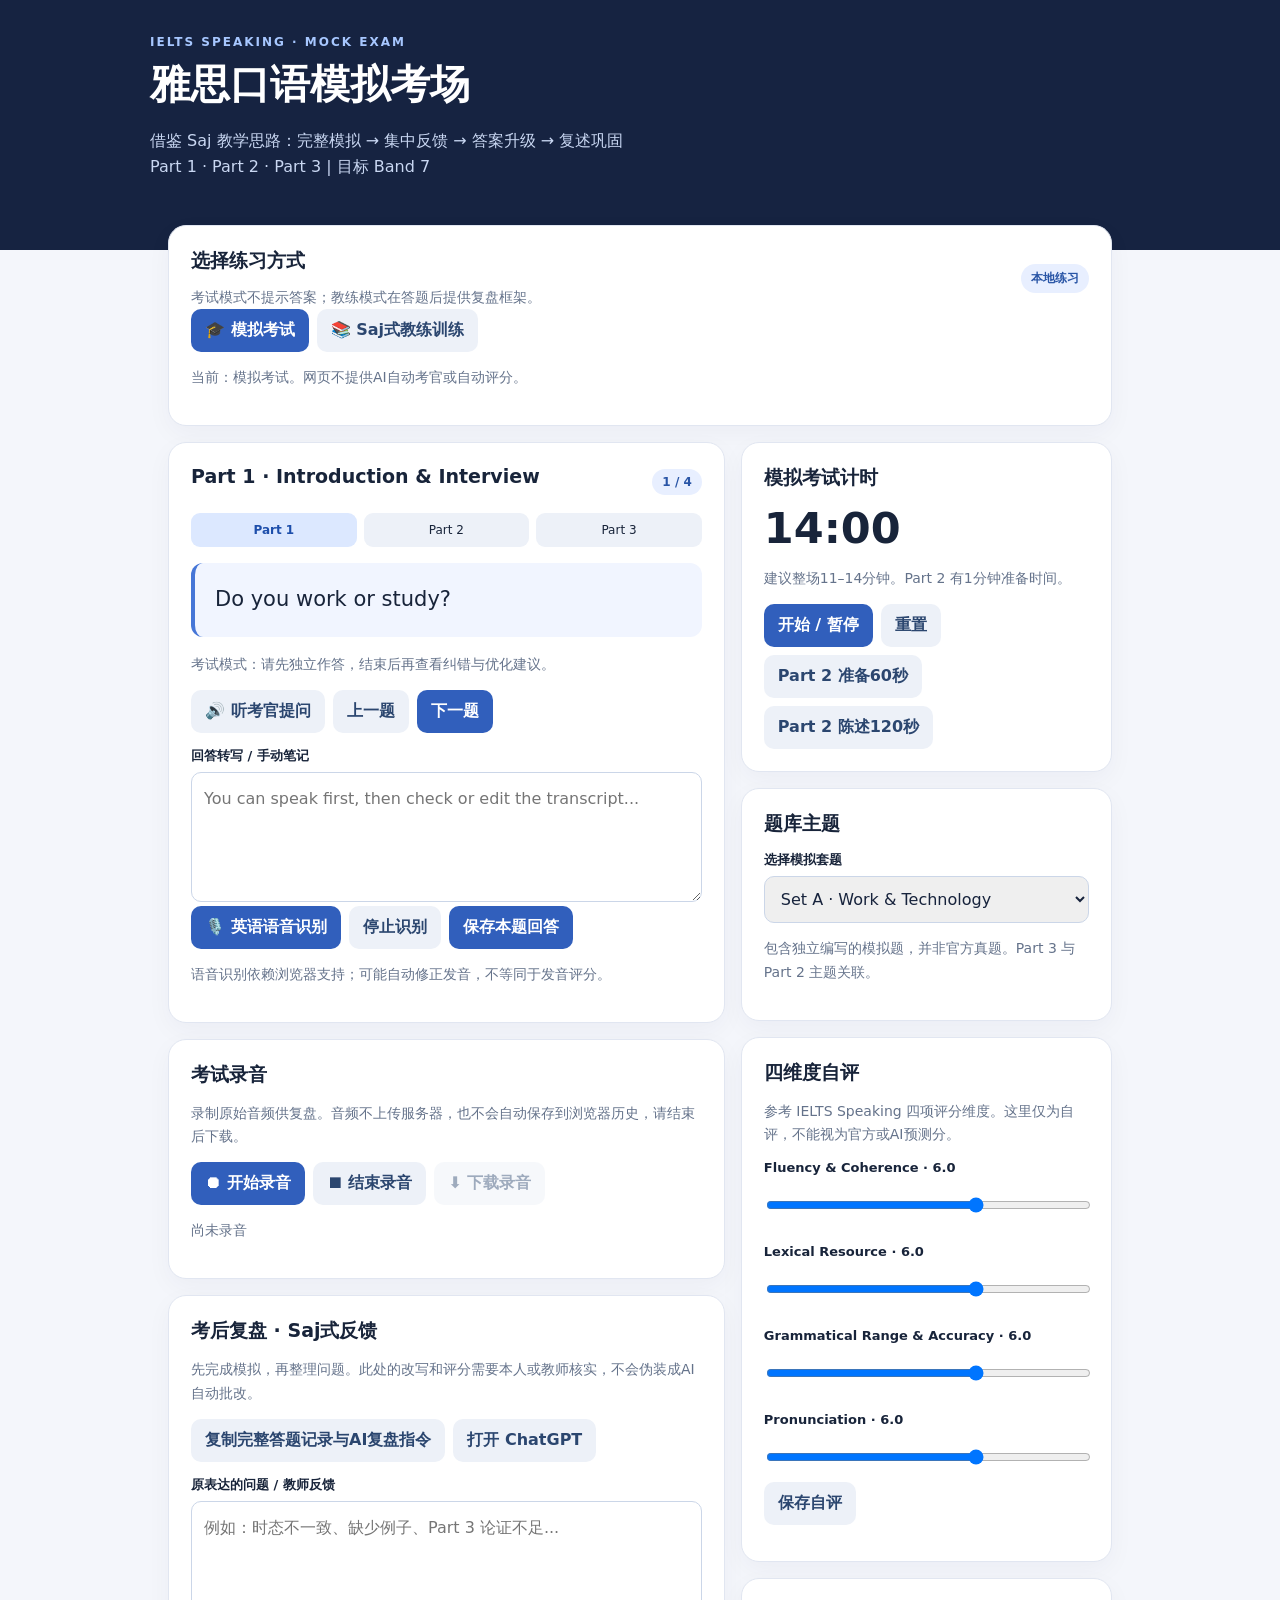
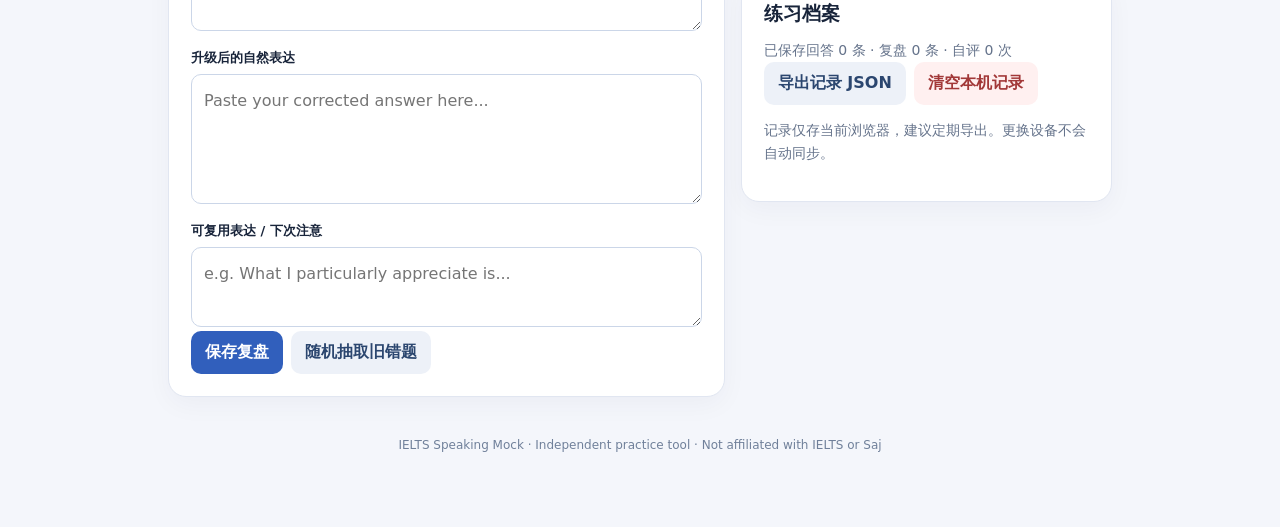
==== ielts-speaking-mock/index.html @ 85ccd402 "Add standalone IELTS speaking mock exam with Saj-inspired review" ====
<!doctype html><html lang="zh-CN"><head><meta charset="utf-8"><meta name="viewport" content="width=device-width,initial-scale=1"><title>IELTS Speaking Mock · Saj-style Practice</title><style>
:root{font-family:system-ui,-apple-system,Arial,sans-serif;color:#18243a;background:#f4f6fb}*{box-sizing:border-box}body{margin:0}header{background:#162341;color:white;padding:35px 20px 55px}header>div,main{max-width:980px;margin:auto}h1{font-size:clamp(28px,5vw,40px);margin:8px 0}header p{color:#c9d7f2;line-height:1.6}main{padding:0 18px 50px;margin-top:-25px}.card{background:white;border:1px solid #e1e6f1;border-radius:18px;padding:22px;margin-bottom:16px;box-shadow:0 8px 26px #1220400a}h2{font-size:19px;margin:0 0 12px}.muted{color:#65738b;font-size:14px;line-height:1.65}.grid{display:grid;grid-template-columns:1.5fr 1fr;gap:16px}.row{display:flex;align-items:center;justify-content:space-between;gap:10px}.tag{font-size:12px;background:#e8efff;color:#2955a6;padding:6px 10px;border-radius:30px;font-weight:700}.question{font-size:21px;line-height:1.6;background:#f1f5ff;border-left:4px solid #4676d7;border-radius:12px;padding:20px;margin:16px 0}.btns{display:flex;gap:8px;flex-wrap:wrap}button{background:#315fbc;color:white;border:0;border-radius:10px;padding:11px 14px;font:inherit;font-weight:650;cursor:pointer}button.alt{background:#edf1f8;color:#2b466f}button.warn{background:#fff0f0;color:#a23838}button:disabled{opacity:.45;cursor:not-allowed}textarea,select,input{width:100%;font:inherit;padding:12px;border:1px solid #cbd6e8;border-radius:10px;color:#17233c}textarea{min-height:130px;line-height:1.7;resize:vertical}label{display:block;font-weight:650;font-size:13px;margin:14px 0 7px}.clock{font-size:43px;font-weight:800;font-variant-numeric:tabular-nums}.stages{display:grid;grid-template-columns:repeat(3,1fr);gap:7px;margin:14px 0}.stage{background:#edf1f8;padding:10px;border-radius:9px;text-align:center;font-size:12px}.stage.on{background:#dce8ff;color:#1d4eab;font-weight:750}.cue{background:#f8f9fd;padding:16px;border-radius:12px;line-height:1.75}.cue ul{margin:8px 0;padding-left:20px}.mini{border:1px solid #e2e8f1;padding:12px;border-radius:10px;margin-top:9px}.mini small{display:block;color:#697a93}.footer{text-align:center;color:#70809a;font-size:12px;padding:25px}@media(max-width:740px){.grid{grid-template-columns:1fr}.card{padding:17px}.question{font-size:18px}}
</style></head><body><header><div><div style="color:#a7c7ff;font-size:12px;letter-spacing:2px;font-weight:800">IELTS SPEAKING · MOCK EXAM</div><h1>雅思口语模拟考场</h1><p>借鉴 Saj 教学思路：完整模拟 → 集中反馈 → 答案升级 → 复述巩固<br>Part 1 · Part 2 · Part 3 | 目标 Band 7</p></div></header><main><div class="card"><div class="row"><div><h2>选择练习方式</h2><div class="muted">考试模式不提示答案；教练模式在答题后提供复盘框架。</div></div><span class="tag">本地练习</span></div><div class="btns"><button id="examMode">🎓 模拟考试</button><button id="coachMode" class="alt">📚 Saj式教练训练</button></div><p class="muted" id="modeLabel">当前：模拟考试。网页不提供AI自动考官或自动评分。</p></div>
<div class="grid"><section><div class="card"><div class="row"><h2 id="partTitle">Part 1 · Introduction & Interview</h2><span class="tag" id="count">1 / 4</span></div><div class="stages"><div class="stage on" id="st1">Part 1</div><div class="stage" id="st2">Part 2</div><div class="stage" id="st3">Part 3</div></div><div class="question" id="question"></div><div id="cue" class="cue" hidden></div><p class="muted" id="tip">请用英语自然回答，避免背诵完整模板。</p><div class="btns"><button id="listen" class="alt">🔊 听考官提问</button><button id="prev" class="alt">上一题</button><button id="next">下一题</button></div><label for="answer">回答转写 / 手动笔记</label><textarea id="answer" placeholder="You can speak first, then check or edit the transcript..."></textarea><div class="btns"><button id="recognize">🎙️ 英语语音识别</button><button id="stopRecognize" class="alt">停止识别</button><button id="save">保存本题回答</button></div><p id="speechStatus" class="muted" aria-live="polite">语音识别依赖浏览器支持；可能自动修正发音，不等同于发音评分。</p></div>
<div class="card"><h2>考试录音</h2><p class="muted">录制原始音频供复盘。音频不上传服务器，也不会自动保存到浏览器历史，请结束后下载。</p><div class="btns"><button id="record">⏺ 开始录音</button><button id="stopRecord" class="alt">⏹ 结束录音</button><button id="download" class="alt" disabled>⬇ 下载录音</button></div><p id="recordStatus" class="muted" aria-live="polite">尚未录音</p></div>
<div class="card" id="feedback"><h2>考后复盘 · Saj式反馈</h2><p class="muted">先完成模拟，再整理问题。此处的改写和评分需要本人或教师核实，不会伪装成AI自动批改。</p><div class="btns"><button id="copyReview" class="alt">复制完整答题记录与AI复盘指令</button><button id="openChat" class="alt">打开 ChatGPT</button></div><label>原表达的问题 / 教师反馈</label><textarea id="problem" placeholder="例如：时态不一致、缺少例子、Part 3 论证不足..."></textarea><label>升级后的自然表达</label><textarea id="improved" placeholder="Paste your corrected answer here..."></textarea><label>可复用表达 / 下次注意</label><textarea id="takeaway" style="min-height:80px" placeholder="e.g. What I particularly appreciate is..."></textarea><div class="btns"><button id="saveReview">保存复盘</button><button id="randomReview" class="alt">随机抽取旧错题</button></div><div id="reviewDisplay" class="muted"></div></div></section>
<aside><div class="card"><h2>模拟考试计时</h2><div class="clock" id="clock">14:00</div><p id="clockHint" class="muted">建议整场11–14分钟。Part 2 有1分钟准备时间。</p><div class="btns"><button id="startClock">开始 / 暂停</button><button id="resetClock" class="alt">重置</button><button id="prep" class="alt">Part 2 准备60秒</button><button id="speakTimer" class="alt">Part 2 陈述120秒</button></div></div><div class="card"><h2>题库主题</h2><label for="set">选择模拟套题</label><select id="set"><option value="0">Set A · Work & Technology</option><option value="1">Set B · Travel & Culture</option><option value="2">Set C · Learning & Relationships</option></select><p class="muted">包含独立编写的模拟题，并非官方真题。Part 3 与 Part 2 主题关联。</p></div><div class="card"><h2>四维度自评</h2><p class="muted">参考 IELTS Speaking 四项评分维度。这里仅为自评，不能视为官方或AI预测分。</p><div id="scores"></div><button id="saveScore" class="alt">保存自评</button><p id="scoreStatus" class="muted"></p></div><div class="card"><h2>练习档案</h2><div id="stats" class="muted"></div><div class="btns"><button id="export" class="alt">导出记录 JSON</button><button id="clear" class="warn">清空本机记录</button></div><p class="muted">记录仅存当前浏览器，建议定期导出。更换设备不会自动同步。</p></div></aside></div><div class="footer">IELTS Speaking Mock · Independent practice tool · Not affiliated with IELTS or Saj</div></main>
<script>
const sets=[
{p1:['Do you work or study?','What do you enjoy most about your work or studies?','How often do you use technology in your daily life?','Do you prefer working alone or with other people?'],p2:{title:'Describe a useful piece of technology you have used.',bullets:['what it is','when you started using it','how it helps you','and explain why it is important to you']},p3:['How has technology changed the way people work?','Do you think artificial intelligence will replace some jobs?','What skills will be most valuable in the future?','Should schools teach students more about emerging technologies?']},
{p1:['Do you enjoy travelling?','What kind of places do you like visiting?','Do you prefer travelling with friends or alone?','Is there a place you would like to visit again?'],p2:{title:'Describe a memorable cultural event you attended.',bullets:['what the event was','where and when it took place','who you went with','and explain why you remember it']},p3:['Why are cultural events important to cities?','How can tourism benefit local communities?','Can tourism have negative effects on traditional culture?','What should governments do to protect cultural heritage?']},
{p1:['What is something you are learning at the moment?','Do you prefer learning from a teacher or by yourself?','How do you usually spend time with friends?','Is it easy for you to meet new people?'],p2:{title:'Describe a person who helped you learn something important.',bullets:['who this person is','what they helped you learn','how they supported you','and explain why their help mattered']},p3:['What qualities make someone a good teacher?','How has online learning changed education?','Why do some people find it difficult to express their feelings?','How can people build strong relationships over time?']}];
const $=id=>document.getElementById(id),read=k=>{try{return JSON.parse(localStorage.getItem('ieltsmock_'+k)||'[]')}catch{return []}},write=(k,v)=>localStorage.setItem('ieltsmock_'+k,JSON.stringify(v));
let part=1,idx=0,coach=false,remaining=840,timer=null,running=false,recognition=null,recorder=null,stream=null,chunks=[],audioUrl=null;
const currentSet=()=>sets[Number($('set').value)];
function key(){return $('set').value+'-'+part+'-'+idx}
function saveCurrent(){let text=$('answer').value.trim();if(!text)return;let a=read('answers'),k=key(),i=a.findIndex(x=>x.key===k);let x={key:k,set:$('set').value,part,index:idx,question:getQuestion(),answer:text,date:new Date().toLocaleString()};if(i>=0)a[i]=x;else a.push(x);write('answers',a);stats()}
function getQuestion(){let s=currentSet();return part===1?s.p1[idx]:part===2?s.p2.title:s.p3[idx]}
function render(){let s=currentSet();$('partTitle').textContent=part===1?'Part 1 · Introduction & Interview':part===2?'Part 2 · Individual Long Turn':'Part 3 · Two-way Discussion';$('count').textContent=part===2?'Cue Card':(idx+1)+' / '+(part===1?s.p1.length:s.p3.length);$('question').textContent=getQuestion();$('cue').hidden=part!==2;if(part===2)$('cue').innerHTML='<strong>You should say:</strong><ul>'+s.p2.bullets.map(x=>'<li>'+x+'</li>').join('')+'</ul>';for(let i=1;i<=3;i++)$('st'+i).classList.toggle('on',part===i);$('tip').textContent=coach?(part===1?'Saj式提示：直接回答＋补充一个具体细节；不必为了长度而堆砌。':part===2?'Saj式提示：准备1分钟，独立陈述1–2分钟，包含具体例子与感受。':'Saj式提示：观点→原因→例子→对比或结果；尝试自然扩展。'):'考试模式：请先独立作答，结束后再查看纠错与优化建议。';let saved=read('answers').find(x=>x.key===key());$('answer').value=saved?.answer||''}
function move(d){saveCurrent();if(d>0){if(part===1&&idx===currentSet().p1.length-1){part=2;idx=0}else if(part===2){part=3;idx=0}else if(part===3&&idx===currentSet().p3.length-1){alert('模拟题已完成。请保存录音并进行考后复盘。');return}else idx++}else{if(part===3&&idx===0){part=2;idx=0}else if(part===2){part=1;idx=currentSet().p1.length-1}else if(part===1&&idx===0)return;else idx--}render()}
$('next').onclick=()=>move(1);$('prev').onclick=()=>move(-1);$('set').onchange=()=>{part=1;idx=0;render()};
$('examMode').onclick=()=>{coach=false;$('modeLabel').textContent='当前：模拟考试。完整作答后再复盘。';render()};
$('coachMode').onclick=()=>{coach=true;$('modeLabel').textContent='当前：Saj式教练训练。提供结构提示，但不自动评分。';render()};
function say(t){if(!window.speechSynthesis)return alert('浏览器不支持语音朗读');speechSynthesis.cancel();let u=new SpeechSynthesisUtterance(t);u.lang='en-GB';u.rate=.95;speechSynthesis.speak(u)}
$('listen').onclick=()=>say(getQuestion());$('save').onclick=()=>{if(!$('answer').value.trim())return alert('请先输入或识别回答');saveCurrent();alert('回答已保存在当前浏览器')};
$('recognize').onclick=()=>{let SR=window.SpeechRecognition||window.webkitSpeechRecognition;if(!SR)return $('speechStatus').textContent='浏览器不支持语音识别。请使用最新版 Chrome/Edge 或手动输入。';if(recognition)recognition.stop();recognition=new SR();recognition.lang='en-GB';recognition.continuous=true;recognition.interimResults=true;let base=$('answer').value.trim();recognition.onresult=e=>{let f='',t='';for(let i=0;i<e.results.length;i++){if(e.results[i].isFinal)f+=e.results[i][0].transcript+' ';else t+=e.results[i][0].transcript}$('answer').value=(base?base+' ':'')+f+t};recognition.onerror=e=>$('speechStatus').textContent='识别错误：'+e.error;recognition.onend=()=>$('speechStatus').textContent='识别已停止。请核对转写文本。';try{recognition.start();$('speechStatus').textContent='正在识别英语…'}catch(e){$('speechStatus').textContent=e.message}};
$('stopRecognize').onclick=()=>recognition?.stop();
$('record').onclick=async()=>{if(!navigator.mediaDevices?.getUserMedia||!window.MediaRecorder)return $('recordStatus').textContent='当前浏览器不支持录音';try{stream=await navigator.mediaDevices.getUserMedia({audio:true});chunks=[];recorder=new MediaRecorder(stream);recorder.ondataavailable=e=>{if(e.data.size)chunks.push(e.data)};recorder.onstop=()=>{if(audioUrl)URL.revokeObjectURL(audioUrl);audioUrl=URL.createObjectURL(new Blob(chunks,{type:recorder.mimeType||'audio/webm'}));$('download').disabled=false;stream.getTracks().forEach(t=>t.stop());$('recordStatus').textContent='录音完成，请下载保存。'};recorder.start();$('download').disabled=true;$('recordStatus').textContent='录音中…'}catch(e){$('recordStatus').textContent='麦克风访问失败：'+e.message}};
$('stopRecord').onclick=()=>{if(recorder?.state==='recording')recorder.stop()};
$('download').onclick=()=>{if(!audioUrl)return;let a=document.createElement('a');a.href=audioUrl;a.download='ielts-speaking-mock-'+new Date().toISOString().slice(0,10)+'.webm';a.click()};
function clock(){let m=Math.floor(remaining/60),s=remaining%60;$('clock').textContent=String(m).padStart(2,'0')+':'+String(s).padStart(2,'0')}
function startTimer(n){clearInterval(timer);if(n!==undefined)remaining=n;running=true;$('startClock').textContent='暂停';clock();timer=setInterval(()=>{remaining=Math.max(0,remaining-1);clock();if(!remaining){clearInterval(timer);running=false;$('startClock').textContent='开始 / 继续';alert('时间到')}} ,1000)}
$('startClock').onclick=()=>{if(running){clearInterval(timer);running=false;$('startClock').textContent='开始 / 继续'}else startTimer()};
$('resetClock').onclick=()=>{clearInterval(timer);running=false;remaining=840;clock();$('startClock').textContent='开始 / 暂停'};
$('prep').onclick=()=>startTimer(60);$('speakTimer').onclick=()=>startTimer(120);
let dims=[['fluency','Fluency & Coherence'],['lexis','Lexical Resource'],['grammar','Grammatical Range & Accuracy'],['pronunciation','Pronunciation']];
dims.forEach(([id,label])=>{let wrap=document.createElement('div');let l=document.createElement('label');l.textContent=label+' · ';let v=document.createElement('span');v.id='v'+id;v.textContent='6.0';l.append(v);let inp=document.createElement('input');inp.type='range';inp.min=0;inp.max=9;inp.step=.5;inp.value=6;inp.id=id;inp.oninput=()=>v.textContent=Number(inp.value).toFixed(1);wrap.append(l,inp);$('scores').append(wrap)});
$('saveScore').onclick=()=>{let x={date:new Date().toLocaleString(),set:$('set').value};dims.forEach(([id])=>x[id]=Number($(id).value));let a=read('scores');a.push(x);write('scores',a);$('scoreStatus').textContent='已保存自评。四项平均：'+(dims.reduce((n,[id])=>n+Number($(id).value),0)/4).toFixed(2)+'（非官方预测）';stats()};
$('copyReview').onclick=async()=>{saveCurrent();let a=read('answers').filter(x=>x.set===$('set').value).sort((x,y)=>x.part-y.part||x.index-y.index);let text='请作为借鉴 Saj 教学思路的雅思口语教练，按 IELTS Speaking 四项官方维度进行定性诊断，不根据转写文本臆测发音或给出确定分数。逐题指出真实语法错误、搭配不自然、内容延展不足，提供符合 Band 7 目标的自然优化答案，保持我原本的意思，最后列出3个复述任务。\n\n'+a.map(x=>'Part '+x.part+' | '+x.question+'\nAnswer: '+x.answer).join('\n\n');try{await navigator.clipboard.writeText(text);alert('已复制答题记录与复盘指令')}catch{prompt('复制以下内容',text)}};
$('openChat').onclick=()=>window.open('https://chatgpt.com/','_blank','noopener');
$('saveReview').onclick=()=>{if(!$('problem').value.trim()&&!$('improved').value.trim())return alert('请先填写反馈或优化答案');let a=read('reviews');a.push({date:new Date().toLocaleString(),question:getQuestion(),original:$('answer').value,problem:$('problem').value,improved:$('improved').value,takeaway:$('takeaway').value});write('reviews',a);stats();alert('复盘已保存')};
$('randomReview').onclick=()=>{let a=read('reviews');if(!a.length)return $('reviewDisplay').textContent='尚无复盘记录';let x=a[Math.floor(Math.random()*a.length)];$('reviewDisplay').textContent='请重新回答：'+x.question+'。上次问题：'+x.problem+'。完成后再查看已保存的优化答案。'};
function stats(){$('stats').textContent='已保存回答 '+read('answers').length+' 条 · 复盘 '+read('reviews').length+' 条 · 自评 '+read('scores').length+' 次'}
$('export').onclick=()=>{saveCurrent();let o={exportedAt:new Date().toISOString(),answers:read('answers'),reviews:read('reviews'),scores:read('scores')};let u=URL.createObjectURL(new Blob([JSON.stringify(o,null,2)],{type:'application/json'}));let a=document.createElement('a');a.href=u;a.download='ielts-speaking-mock-records.json';a.click();setTimeout(()=>URL.revokeObjectURL(u),1000)};
$('clear').onclick=()=>{if(confirm('确定删除本机所有雅思口语模拟记录？无法恢复。')){['answers','reviews','scores'].forEach(k=>localStorage.removeItem('ieltsmock_'+k));render();stats()}};
render();clock();stats();
</script></body></html>
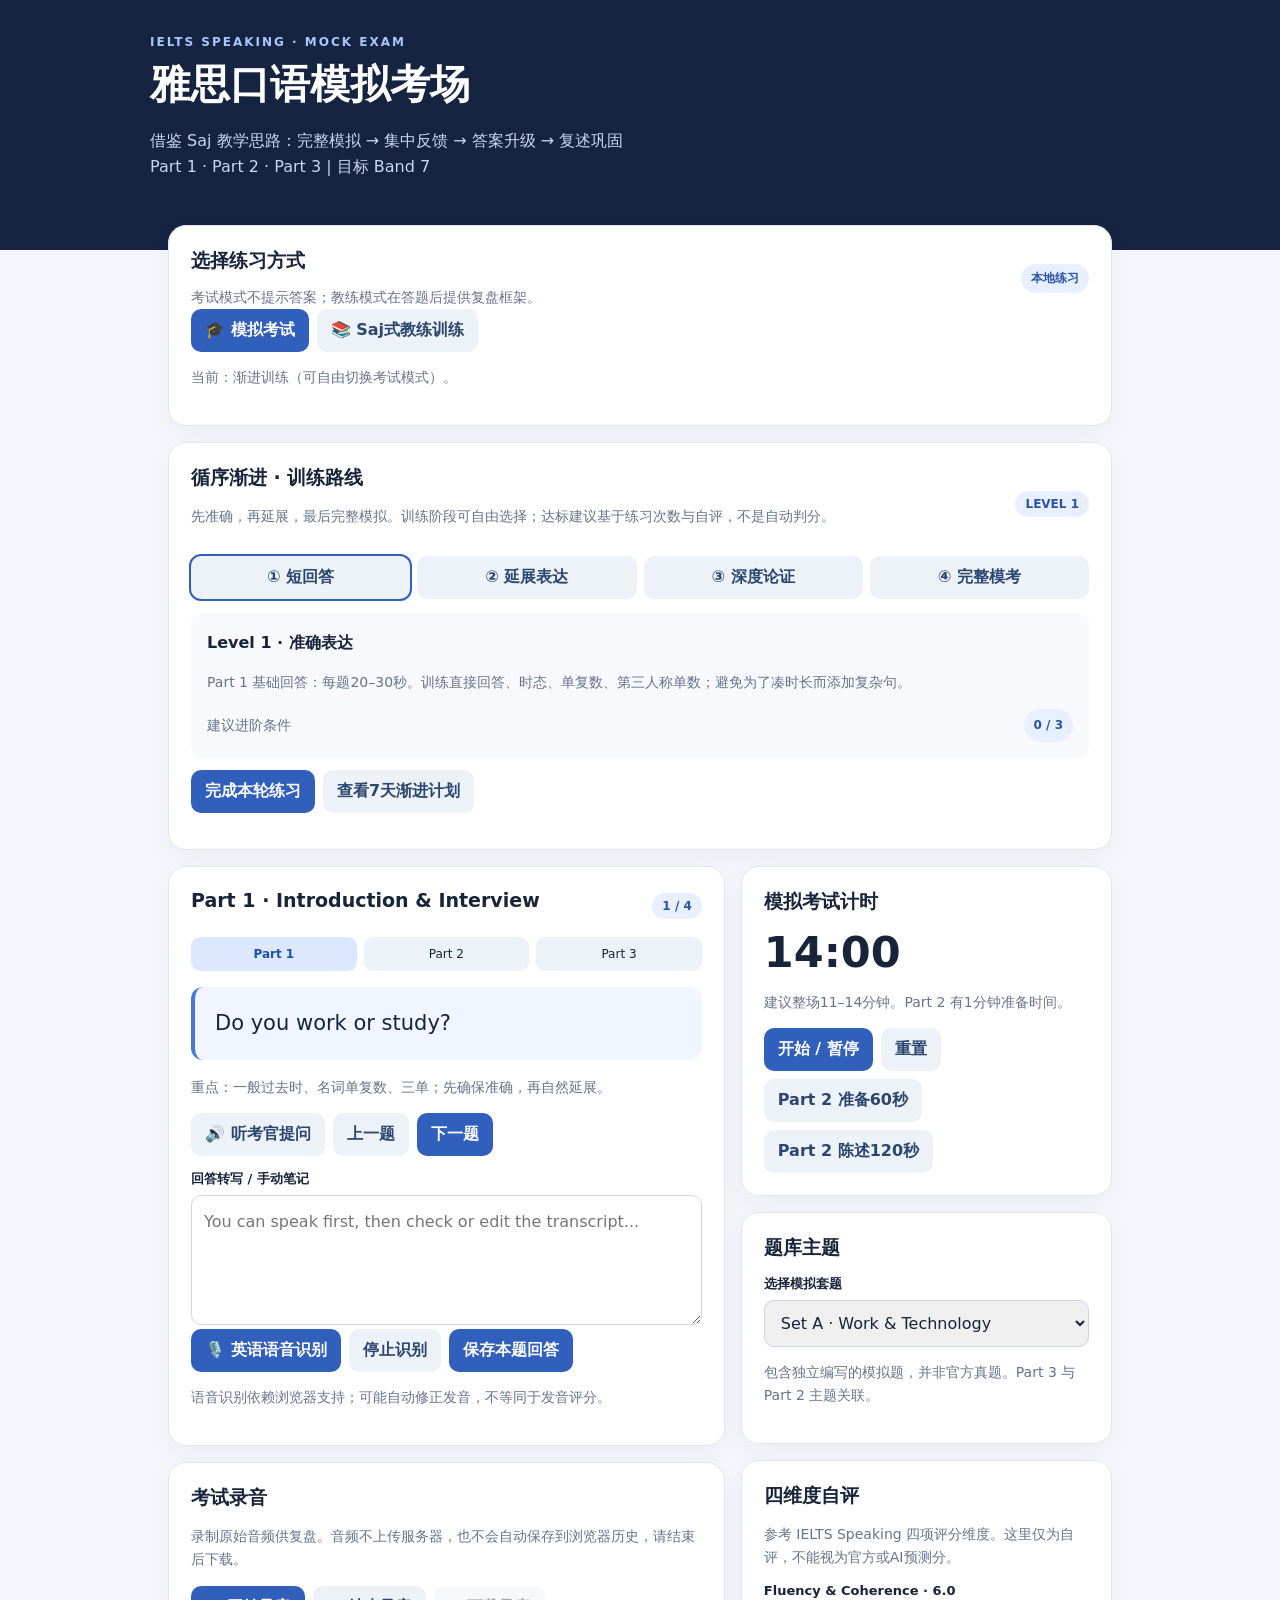
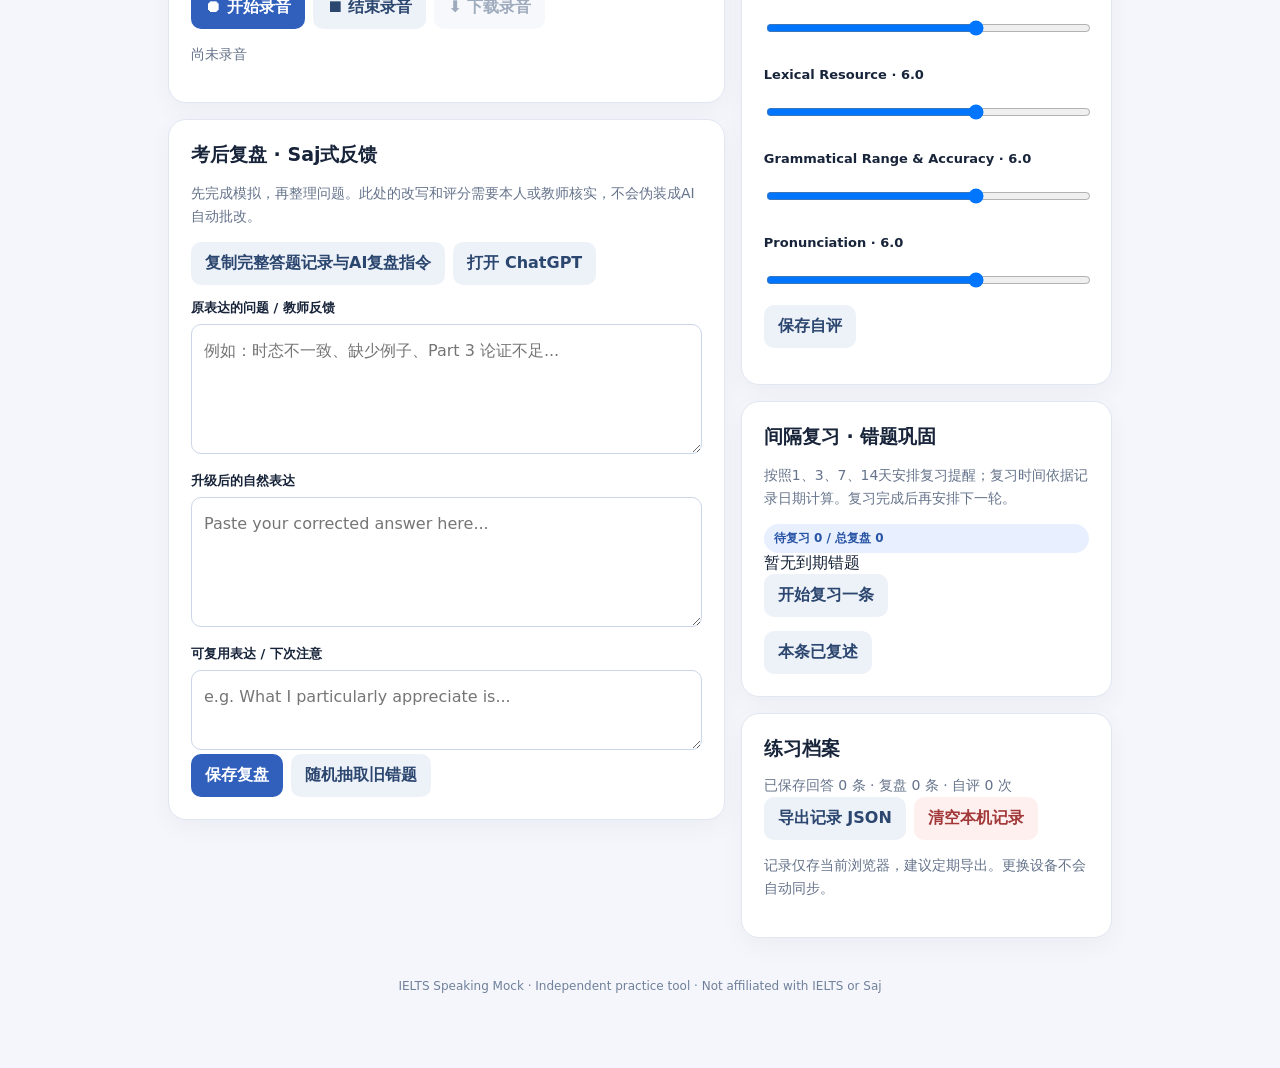
==== commit 1ad354dd: "Add progressive IELTS speaking curriculum and spaced review inspired by open source patterns" ====
--- a/ielts-speaking-mock/index.html
+++ b/ielts-speaking-mock/index.html
@@ -1,17 +1,17 @@
 <!doctype html><html lang="zh-CN"><head><meta charset="utf-8"><meta name="viewport" content="width=device-width,initial-scale=1"><title>IELTS Speaking Mock · Saj-style Practice</title><style>
 :root{font-family:system-ui,-apple-system,Arial,sans-serif;color:#18243a;background:#f4f6fb}*{box-sizing:border-box}body{margin:0}header{background:#162341;color:white;padding:35px 20px 55px}header>div,main{max-width:980px;margin:auto}h1{font-size:clamp(28px,5vw,40px);margin:8px 0}header p{color:#c9d7f2;line-height:1.6}main{padding:0 18px 50px;margin-top:-25px}.card{background:white;border:1px solid #e1e6f1;border-radius:18px;padding:22px;margin-bottom:16px;box-shadow:0 8px 26px #1220400a}h2{font-size:19px;margin:0 0 12px}.muted{color:#65738b;font-size:14px;line-height:1.65}.grid{display:grid;grid-template-columns:1.5fr 1fr;gap:16px}.row{display:flex;align-items:center;justify-content:space-between;gap:10px}.tag{font-size:12px;background:#e8efff;color:#2955a6;padding:6px 10px;border-radius:30px;font-weight:700}.question{font-size:21px;line-height:1.6;background:#f1f5ff;border-left:4px solid #4676d7;border-radius:12px;padding:20px;margin:16px 0}.btns{display:flex;gap:8px;flex-wrap:wrap}button{background:#315fbc;color:white;border:0;border-radius:10px;padding:11px 14px;font:inherit;font-weight:650;cursor:pointer}button.alt{background:#edf1f8;color:#2b466f}button.warn{background:#fff0f0;color:#a23838}button:disabled{opacity:.45;cursor:not-allowed}textarea,select,input{width:100%;font:inherit;padding:12px;border:1px solid #cbd6e8;border-radius:10px;color:#17233c}textarea{min-height:130px;line-height:1.7;resize:vertical}label{display:block;font-weight:650;font-size:13px;margin:14px 0 7px}.clock{font-size:43px;font-weight:800;font-variant-numeric:tabular-nums}.stages{display:grid;grid-template-columns:repeat(3,1fr);gap:7px;margin:14px 0}.stage{background:#edf1f8;padding:10px;border-radius:9px;text-align:center;font-size:12px}.stage.on{background:#dce8ff;color:#1d4eab;font-weight:750}.cue{background:#f8f9fd;padding:16px;border-radius:12px;line-height:1.75}.cue ul{margin:8px 0;padding-left:20px}.mini{border:1px solid #e2e8f1;padding:12px;border-radius:10px;margin-top:9px}.mini small{display:block;color:#697a93}.footer{text-align:center;color:#70809a;font-size:12px;padding:25px}@media(max-width:740px){.grid{grid-template-columns:1fr}.card{padding:17px}.question{font-size:18px}}
 </style></head><body><header><div><div style="color:#a7c7ff;font-size:12px;letter-spacing:2px;font-weight:800">IELTS SPEAKING · MOCK EXAM</div><h1>雅思口语模拟考场</h1><p>借鉴 Saj 教学思路：完整模拟 → 集中反馈 → 答案升级 → 复述巩固<br>Part 1 · Part 2 · Part 3 | 目标 Band 7</p></div></header><main><div class="card"><div class="row"><div><h2>选择练习方式</h2><div class="muted">考试模式不提示答案；教练模式在答题后提供复盘框架。</div></div><span class="tag">本地练习</span></div><div class="btns"><button id="examMode">🎓 模拟考试</button><button id="coachMode" class="alt">📚 Saj式教练训练</button></div><p class="muted" id="modeLabel">当前：模拟考试。网页不提供AI自动考官或自动评分。</p></div>
-<div class="grid"><section><div class="card"><div class="row"><h2 id="partTitle">Part 1 · Introduction & Interview</h2><span class="tag" id="count">1 / 4</span></div><div class="stages"><div class="stage on" id="st1">Part 1</div><div class="stage" id="st2">Part 2</div><div class="stage" id="st3">Part 3</div></div><div class="question" id="question"></div><div id="cue" class="cue" hidden></div><p class="muted" id="tip">请用英语自然回答，避免背诵完整模板。</p><div class="btns"><button id="listen" class="alt">🔊 听考官提问</button><button id="prev" class="alt">上一题</button><button id="next">下一题</button></div><label for="answer">回答转写 / 手动笔记</label><textarea id="answer" placeholder="You can speak first, then check or edit the transcript..."></textarea><div class="btns"><button id="recognize">🎙️ 英语语音识别</button><button id="stopRecognize" class="alt">停止识别</button><button id="save">保存本题回答</button></div><p id="speechStatus" class="muted" aria-live="polite">语音识别依赖浏览器支持；可能自动修正发音，不等同于发音评分。</p></div>
+<div class="card" id="ladder"><div class="row"><div><h2>循序渐进 · 训练路线</h2><p class="muted">先准确，再延展，最后完整模拟。训练阶段可自由选择；达标建议基于练习次数与自评，不是自动判分。</p></div><span class="tag" id="levelTag">LEVEL 1</span></div><div class="stages" style="grid-template-columns:repeat(4,1fr)"><button class="alt" id="lv1">① 短回答</button><button class="alt" id="lv2">② 延展表达</button><button class="alt" id="lv3">③ 深度论证</button><button class="alt" id="lv4">④ 完整模考</button></div><div class="cue"><strong id="levelTitle">Level 1 · 准确表达</strong><p id="levelDesc" class="muted"></p><div class="row"><span class="muted">建议进阶条件</span><span id="levelProgress" class="tag">0 / 3</span></div></div><div class="btns" style="margin-top:12px"><button id="markPractice">完成本轮练习</button><button id="weeklyPlan" class="alt">查看7天渐进计划</button></div><p id="plan" class="muted"></p></div><div class="grid"><section><div class="card"><div class="row"><h2 id="partTitle">Part 1 · Introduction & Interview</h2><span class="tag" id="count">1 / 4</span></div><div class="stages"><div class="stage on" id="st1">Part 1</div><div class="stage" id="st2">Part 2</div><div class="stage" id="st3">Part 3</div></div><div class="question" id="question"></div><div id="cue" class="cue" hidden></div><p class="muted" id="tip">请用英语自然回答，避免背诵完整模板。</p><div class="btns"><button id="listen" class="alt">🔊 听考官提问</button><button id="prev" class="alt">上一题</button><button id="next">下一题</button></div><label for="answer">回答转写 / 手动笔记</label><textarea id="answer" placeholder="You can speak first, then check or edit the transcript..."></textarea><div class="btns"><button id="recognize">🎙️ 英语语音识别</button><button id="stopRecognize" class="alt">停止识别</button><button id="save">保存本题回答</button></div><p id="speechStatus" class="muted" aria-live="polite">语音识别依赖浏览器支持；可能自动修正发音，不等同于发音评分。</p></div>
 <div class="card"><h2>考试录音</h2><p class="muted">录制原始音频供复盘。音频不上传服务器，也不会自动保存到浏览器历史，请结束后下载。</p><div class="btns"><button id="record">⏺ 开始录音</button><button id="stopRecord" class="alt">⏹ 结束录音</button><button id="download" class="alt" disabled>⬇ 下载录音</button></div><p id="recordStatus" class="muted" aria-live="polite">尚未录音</p></div>
 <div class="card" id="feedback"><h2>考后复盘 · Saj式反馈</h2><p class="muted">先完成模拟，再整理问题。此处的改写和评分需要本人或教师核实，不会伪装成AI自动批改。</p><div class="btns"><button id="copyReview" class="alt">复制完整答题记录与AI复盘指令</button><button id="openChat" class="alt">打开 ChatGPT</button></div><label>原表达的问题 / 教师反馈</label><textarea id="problem" placeholder="例如：时态不一致、缺少例子、Part 3 论证不足..."></textarea><label>升级后的自然表达</label><textarea id="improved" placeholder="Paste your corrected answer here..."></textarea><label>可复用表达 / 下次注意</label><textarea id="takeaway" style="min-height:80px" placeholder="e.g. What I particularly appreciate is..."></textarea><div class="btns"><button id="saveReview">保存复盘</button><button id="randomReview" class="alt">随机抽取旧错题</button></div><div id="reviewDisplay" class="muted"></div></div></section>
-<aside><div class="card"><h2>模拟考试计时</h2><div class="clock" id="clock">14:00</div><p id="clockHint" class="muted">建议整场11–14分钟。Part 2 有1分钟准备时间。</p><div class="btns"><button id="startClock">开始 / 暂停</button><button id="resetClock" class="alt">重置</button><button id="prep" class="alt">Part 2 准备60秒</button><button id="speakTimer" class="alt">Part 2 陈述120秒</button></div></div><div class="card"><h2>题库主题</h2><label for="set">选择模拟套题</label><select id="set"><option value="0">Set A · Work & Technology</option><option value="1">Set B · Travel & Culture</option><option value="2">Set C · Learning & Relationships</option></select><p class="muted">包含独立编写的模拟题，并非官方真题。Part 3 与 Part 2 主题关联。</p></div><div class="card"><h2>四维度自评</h2><p class="muted">参考 IELTS Speaking 四项评分维度。这里仅为自评，不能视为官方或AI预测分。</p><div id="scores"></div><button id="saveScore" class="alt">保存自评</button><p id="scoreStatus" class="muted"></p></div><div class="card"><h2>练习档案</h2><div id="stats" class="muted"></div><div class="btns"><button id="export" class="alt">导出记录 JSON</button><button id="clear" class="warn">清空本机记录</button></div><p class="muted">记录仅存当前浏览器，建议定期导出。更换设备不会自动同步。</p></div></aside></div><div class="footer">IELTS Speaking Mock · Independent practice tool · Not affiliated with IELTS or Saj</div></main>
+<aside><div class="card"><h2>模拟考试计时</h2><div class="clock" id="clock">14:00</div><p id="clockHint" class="muted">建议整场11–14分钟。Part 2 有1分钟准备时间。</p><div class="btns"><button id="startClock">开始 / 暂停</button><button id="resetClock" class="alt">重置</button><button id="prep" class="alt">Part 2 准备60秒</button><button id="speakTimer" class="alt">Part 2 陈述120秒</button></div></div><div class="card"><h2>题库主题</h2><label for="set">选择模拟套题</label><select id="set"><option value="0">Set A · Work & Technology</option><option value="1">Set B · Travel & Culture</option><option value="2">Set C · Learning & Relationships</option></select><p class="muted">包含独立编写的模拟题，并非官方真题。Part 3 与 Part 2 主题关联。</p></div><div class="card"><h2>四维度自评</h2><p class="muted">参考 IELTS Speaking 四项评分维度。这里仅为自评，不能视为官方或AI预测分。</p><div id="scores"></div><button id="saveScore" class="alt">保存自评</button><p id="scoreStatus" class="muted"></p></div><div class="card"><h2>间隔复习 · 错题巩固</h2><p class="muted">按照1、3、7、14天安排复习提醒；复习时间依据记录日期计算。复习完成后再安排下一轮。</p><div id="dueCount" class="tag">待复习 0</div><div id="dueItems"></div><button id="doReview" class="alt">开始复习一条</button><p id="duePrompt" class="muted"></p><button id="completeReview" class="alt">本条已复述</button></div><div class="card"><h2>练习档案</h2><div id="stats" class="muted"></div><div class="btns"><button id="export" class="alt">导出记录 JSON</button><button id="clear" class="warn">清空本机记录</button></div><p class="muted">记录仅存当前浏览器，建议定期导出。更换设备不会自动同步。</p></div></aside></div><div class="footer">IELTS Speaking Mock · Independent practice tool · Not affiliated with IELTS or Saj</div></main>
 <script>
 const sets=[
 {p1:['Do you work or study?','What do you enjoy most about your work or studies?','How often do you use technology in your daily life?','Do you prefer working alone or with other people?'],p2:{title:'Describe a useful piece of technology you have used.',bullets:['what it is','when you started using it','how it helps you','and explain why it is important to you']},p3:['How has technology changed the way people work?','Do you think artificial intelligence will replace some jobs?','What skills will be most valuable in the future?','Should schools teach students more about emerging technologies?']},
 {p1:['Do you enjoy travelling?','What kind of places do you like visiting?','Do you prefer travelling with friends or alone?','Is there a place you would like to visit again?'],p2:{title:'Describe a memorable cultural event you attended.',bullets:['what the event was','where and when it took place','who you went with','and explain why you remember it']},p3:['Why are cultural events important to cities?','How can tourism benefit local communities?','Can tourism have negative effects on traditional culture?','What should governments do to protect cultural heritage?']},
 {p1:['What is something you are learning at the moment?','Do you prefer learning from a teacher or by yourself?','How do you usually spend time with friends?','Is it easy for you to meet new people?'],p2:{title:'Describe a person who helped you learn something important.',bullets:['who this person is','what they helped you learn','how they supported you','and explain why their help mattered']},p3:['What qualities make someone a good teacher?','How has online learning changed education?','Why do some people find it difficult to express their feelings?','How can people build strong relationships over time?']}];
 const $=id=>document.getElementById(id),read=k=>{try{return JSON.parse(localStorage.getItem('ieltsmock_'+k)||'[]')}catch{return []}},write=(k,v)=>localStorage.setItem('ieltsmock_'+k,JSON.stringify(v));
-let part=1,idx=0,coach=false,remaining=840,timer=null,running=false,recognition=null,recorder=null,stream=null,chunks=[],audioUrl=null;
+let level=1,part=1,idx=0,coach=false,remaining=840,timer=null,running=false,recognition=null,recorder=null,stream=null,chunks=[],audioUrl=null;
 const currentSet=()=>sets[Number($('set').value)];
 function key(){return $('set').value+'-'+part+'-'+idx}
 function saveCurrent(){let text=$('answer').value.trim();if(!text)return;let a=read('answers'),k=key(),i=a.findIndex(x=>x.key===k);let x={key:k,set:$('set').value,part,index:idx,question:getQuestion(),answer:text,date:new Date().toLocaleString()};if(i>=0)a[i]=x;else a.push(x);write('answers',a);stats()}
@@ -38,10 +38,24 @@
 $('saveScore').onclick=()=>{let x={date:new Date().toLocaleString(),set:$('set').value};dims.forEach(([id])=>x[id]=Number($(id).value));let a=read('scores');a.push(x);write('scores',a);$('scoreStatus').textContent='已保存自评。四项平均：'+(dims.reduce((n,[id])=>n+Number($(id).value),0)/4).toFixed(2)+'（非官方预测）';stats()};
 $('copyReview').onclick=async()=>{saveCurrent();let a=read('answers').filter(x=>x.set===$('set').value).sort((x,y)=>x.part-y.part||x.index-y.index);let text='请作为借鉴 Saj 教学思路的雅思口语教练，按 IELTS Speaking 四项官方维度进行定性诊断，不根据转写文本臆测发音或给出确定分数。逐题指出真实语法错误、搭配不自然、内容延展不足，提供符合 Band 7 目标的自然优化答案，保持我原本的意思，最后列出3个复述任务。\n\n'+a.map(x=>'Part '+x.part+' | '+x.question+'\nAnswer: '+x.answer).join('\n\n');try{await navigator.clipboard.writeText(text);alert('已复制答题记录与复盘指令')}catch{prompt('复制以下内容',text)}};
 $('openChat').onclick=()=>window.open('https://chatgpt.com/','_blank','noopener');
-$('saveReview').onclick=()=>{if(!$('problem').value.trim()&&!$('improved').value.trim())return alert('请先填写反馈或优化答案');let a=read('reviews');a.push({date:new Date().toLocaleString(),question:getQuestion(),original:$('answer').value,problem:$('problem').value,improved:$('improved').value,takeaway:$('takeaway').value});write('reviews',a);stats();alert('复盘已保存')};
+$('saveReview').onclick=()=>{if(!$('problem').value.trim()&&!$('improved').value.trim())return alert('请先填写反馈或优化答案');let a=read('reviews');a.push({date:new Date().toLocaleString(),question:getQuestion(),original:$('answer').value,problem:$('problem').value,improved:$('improved').value,takeaway:$('takeaway').value,stage:0,due:new Date(Date.now()+86400000).toISOString()});write('reviews',a);stats();renderDue();alert('复盘已保存，明天开始复习')};
 $('randomReview').onclick=()=>{let a=read('reviews');if(!a.length)return $('reviewDisplay').textContent='尚无复盘记录';let x=a[Math.floor(Math.random()*a.length)];$('reviewDisplay').textContent='请重新回答：'+x.question+'。上次问题：'+x.problem+'。完成后再查看已保存的优化答案。'};
 function stats(){$('stats').textContent='已保存回答 '+read('answers').length+' 条 · 复盘 '+read('reviews').length+' 条 · 自评 '+read('scores').length+' 次'}
-$('export').onclick=()=>{saveCurrent();let o={exportedAt:new Date().toISOString(),answers:read('answers'),reviews:read('reviews'),scores:read('scores')};let u=URL.createObjectURL(new Blob([JSON.stringify(o,null,2)],{type:'application/json'}));let a=document.createElement('a');a.href=u;a.download='ielts-speaking-mock-records.json';a.click();setTimeout(()=>URL.revokeObjectURL(u),1000)};
-$('clear').onclick=()=>{if(confirm('确定删除本机所有雅思口语模拟记录？无法恢复。')){['answers','reviews','scores'].forEach(k=>localStorage.removeItem('ieltsmock_'+k));render();stats()}};
-render();clock();stats();
+$('export').onclick=()=>{saveCurrent();let o={exportedAt:new Date().toISOString(),answers:read('answers'),reviews:read('reviews'),scores:read('scores'),progress:read('progress')};let u=URL.createObjectURL(new Blob([JSON.stringify(o,null,2)],{type:'application/json'}));let a=document.createElement('a');a.href=u;a.download='ielts-speaking-mock-records.json';a.click();setTimeout(()=>URL.revokeObjectURL(u),1000)};
+$('clear').onclick=()=>{if(confirm('确定删除本机所有雅思口语模拟记录？无法恢复。')){['answers','reviews','scores','progress'].forEach(k=>localStorage.removeItem('ieltsmock_'+k));render();stats()}};
+const levelData=[
+{title:'Level 1 · 准确表达',desc:'Part 1 基础回答：每题20–30秒。训练直接回答、时态、单复数、第三人称单数；避免为了凑时长而添加复杂句。',part:1,goal:3},
+{title:'Level 2 · 自然延展',desc:'Part 1→Part 2 过渡：每题40–60秒。使用直接回答→原因→个人例子；在正确基础上增加自然连接。',part:1,goal:3},
+{title:'Level 3 · 观点与论证',desc:'Part 2/3：1–2分钟陈述，再用观点→原因→例证→让步回答抽象问题。练习连贯性与复杂句准确度。',part:3,goal:3},
+{title:'Level 4 · 完整模拟考试',desc:'按Part 1→2→3连续完成11–14分钟模拟；Part 2准备1分钟，发言1–2分钟；考试期间不看提示，考后集中复盘。',part:1,goal:2}
+];
+function renderLevel(){let d=levelData[level-1];$('levelTag').textContent='LEVEL '+level;$('levelTitle').textContent=d.title;$('levelDesc').textContent=d.desc;let n=read('progress').filter(x=>x.level===level).length;$('levelProgress').textContent=n+' / '+d.goal;for(let i=1;i<=4;i++)$('lv'+i).style.outline=i===level?'2px solid #315fbc':'none';if(level===4){coach=false;$('modeLabel').textContent='当前：完整模拟考试。答题时不显示教学提示。'}else{coach=true;$('modeLabel').textContent='当前：渐进训练（可自由切换考试模式）。'}part=d.part;idx=0;render();if(level===1)$('tip').textContent='重点：一般过去时、名词单复数、三单；先确保准确，再自然延展。'}
+for(let i=1;i<=4;i++)$('lv'+i).onclick=()=>{level=i;renderLevel()};
+$('markPractice').onclick=()=>{let a=read('progress');a.push({level,date:new Date().toISOString(),topic:$('set').value});write('progress',a);renderLevel();let n=a.filter(x=>x.level===level).length;if(n>=levelData[level-1].goal&&level<4)alert('已达到建议练习次数，可尝试下一等级。请结合自评确认准确度后再进阶。');else alert('本轮练习已记录。')};
+$('weeklyPlan').onclick=()=>{$('plan').textContent='第1天：Part 1 直接回答与时态；第2天：Part 1 单复数、三单；第3天：Part 1 回答延展与例子；第4天：Part 2 1分钟准备与60–90秒陈述；第5天：Part 2 逻辑与衔接；第6天：Part 3 观点、因果与对比；第7天：完整模考与错题复述。可按掌握情况重复某一天，不必机械升级。'};
+let selectedReview=-1;
+function renderDue(){let a=read('reviews'),due=a.filter(x=>new Date(x.due||0).getTime()<=Date.now());$('dueCount').textContent='待复习 '+due.length+' / 总复盘 '+a.length;$('dueItems').textContent=due.length?'优先复习到期表达；每次只做一条。':'暂无到期错题';}
+$('doReview').onclick=()=>{let a=read('reviews');selectedReview=a.findIndex(x=>new Date(x.due||0).getTime()<=Date.now());if(selectedReview<0){$('duePrompt').textContent='目前没有到期错题';return}let x=a[selectedReview];$('duePrompt').textContent='请不看优化答案重新回答：'+x.question+'。上次问题：'+x.problem};
+$('completeReview').onclick=()=>{if(selectedReview<0)return alert('请先抽取到期错题');let a=read('reviews');let x=a[selectedReview];if(!x)return;x.stage=Math.min((x.stage||0)+1,4);let gaps=[1,3,7,14,30];x.due=new Date(Date.now()+gaps[x.stage]*86400000).toISOString();write('reviews',a);selectedReview=-1;$('duePrompt').textContent='已记录复述，下次到期再复习。';renderDue()};
+render();clock();stats();renderLevel();renderDue();
 </script></body></html>
